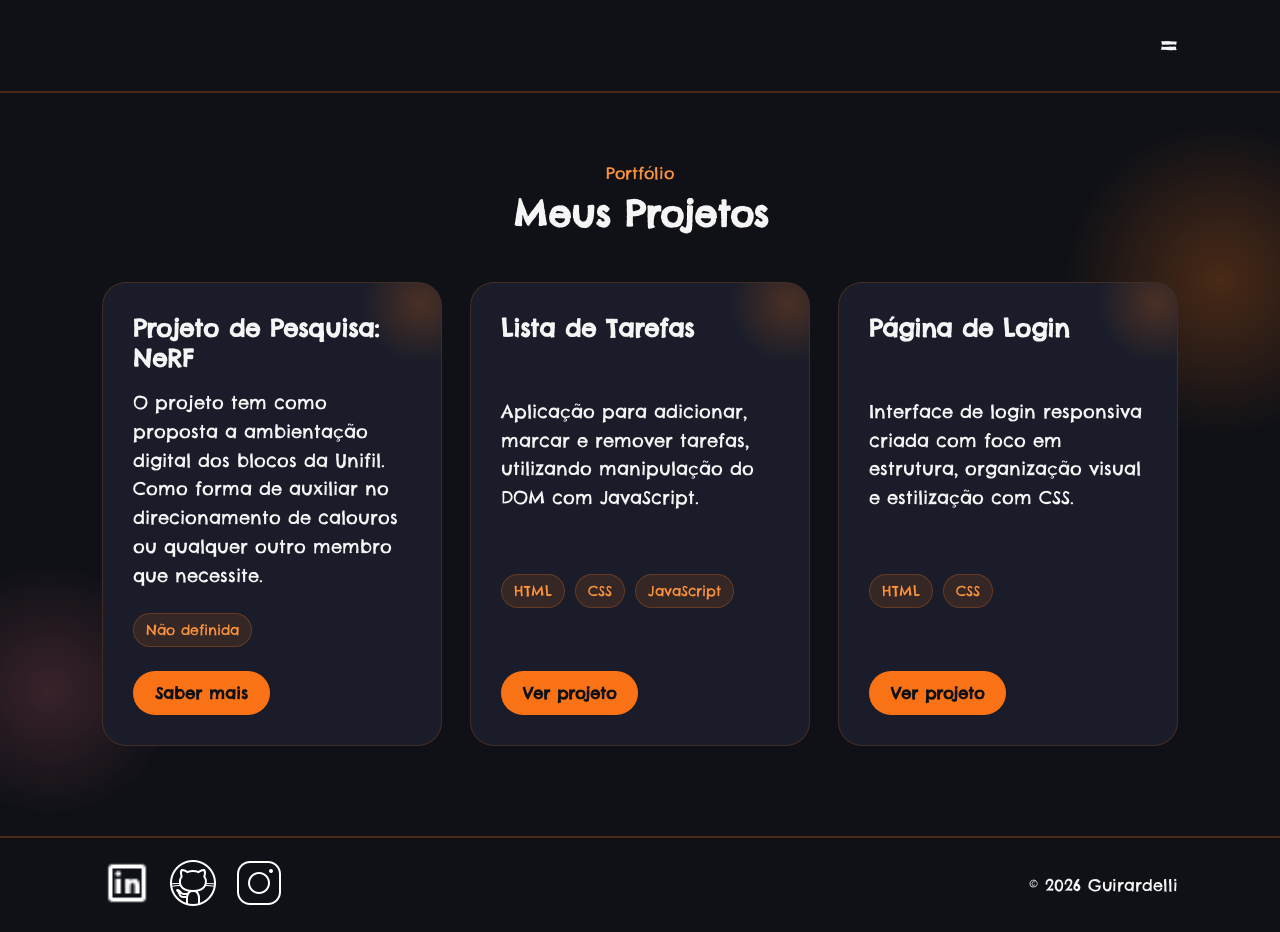
==== projeto.html @ cc95e382 "menu com funcionalidade de esconder" ====
<!DOCTYPE html>
<html lang="en">

<head>
    <meta charset="UTF-8">
    <meta name="viewport" content="width=device-width, initial-scale=1.0">
    <title>Projetos</title>
    <link rel="stylesheet" href="style.css">
    <link rel="stylesheet" href="projeto.css">
    <link rel="preconnect" href="https://fonts.googleapis.com">
    <link rel="preconnect" href="https://fonts.googleapis.com">
    <link rel="preconnect" href="https://fonts.googleapis.com">
    <link rel="preconnect" href="https://fonts.googleapis.com">
    <link rel="preconnect" href="https://fonts.gstatic.com" crossorigin>
    <link href="https://fonts.googleapis.com/css2?family=Chelsea+Market&display=swap" rel="stylesheet">
    <link rel="shortcut icon" href="WhatsApp Image 2026-06-24 at 21.35.36 (1).png" type="favicon.png">


</head>

<body>
    <header>
        <div class="logo">
            <img src="logo-raposa.png" alt="">
        </div>
        <button class="botao-menu" onclick="abrirMenu()">=</button>
        <nav class="menu" id="menu">
            <a href="index.html">Home</a>
            <a href="sobre.html">Sobre</a>
            <a href="projeto.html">Projetos</a>
        </nav>
    </header>

    <main>
        <section class="projetos">
            <div class="titulo-projetos">
                <p>Portfólio</p>
                <h2>Meus Projetos</h2>
            </div>

            <div class="lista-projetos">
                <article class="projeto-card">
                    <h3>Projeto de Pesquisa: NeRF</h3>

                    <p>
                        O projeto tem como proposta a ambientação digital dos blocos da 
                        Unifil. Como forma de auxiliar no direcionamento de calouros ou 
                        qualquer outro membro que necessite.
                    </p>

                    <div class="tecnologias-projeto">
                        <span>Não definida</span>
                    </div>

                    <a href="https://sites.google.com/d/1Nok8jmrcTxKhGUwuBM7FMqPrgaaRQr5u/p/1hyCkAeA8EDfvmgQFqeQ1HvNhvz0JC8c4/edit">Saber mais</a>
                </article>

                <article class="projeto-card">
                    <h3>Lista de Tarefas</h3>

                    <p>
                        Aplicação para adicionar, marcar e remover tarefas, utilizando
                        manipulação do DOM com JavaScript.
                    </p>

                    <div class="tecnologias-projeto">
                        <span>HTML</span>
                        <span>CSS</span>
                        <span>JavaScript</span>
                    </div>

                    <a href="#">Ver projeto</a>
                </article>

                <article class="projeto-card">
                    <h3>Página de Login</h3>

                    <p>
                        Interface de login responsiva criada com foco em estrutura,
                        organização visual e estilização com CSS.
                    </p>

                    <div class="tecnologias-projeto">
                        <span>HTML</span>
                        <span>CSS</span>
                    </div>

                    <a href="#">Ver projeto</a>
                </article>
            </div>
        </section>
    </main>


    <footer class="rodape">
        <!-- colocar icones -->
       <div class="redes">
            <a href="https://www.linkedin.com/in/nicole-guirardelli/" target="_blank"><img id="logo-linkedin" src="icons8-linkedin-24.png" alt=""></a>
            <a href="https://github.com/NicoleGuirardelli" target="_blank"><img src="icons8-github-50.png" alt=""></a>
            <a href="https://github.com/NicoleGuirardelli" target="_blank"><img src="icons8-instagram-50 (1).png" alt=""></a>
        </div>
        <!-- deixar links acima e ©... em baixo -->

        <div>
            <p>© 2026 Guirardelli</p>
        </div>

    </footer>
    <script src="main.js"></script> 
</body>

</html>
---- style.css ----
/* organização de cores */
:root {
    --cor-fundo: #0f1117;
    --cor-card: #1a1d29;
    --cor-texto: #f5f5f5;
    --cor-texto-claro: #d1d5db;
    --cor-laranja: #f97316;
    --cor-coral: #fb923c;
    --cor-rosa: #fb7185;
}


* {
    margin: 0;
    padding: 0;
    box-sizing: border-box;
    font-family: "Chelsea Market", system-ui;

}

html {
    background-color: var(--cor-fundo);
}

body {
    color: var(--cor-texto);
    min-height: 100vh;
}

body::before {
    content: "";
    position: fixed;
    width: 320px;
    height: 320px;
    background: radial-gradient(circle, rgba(249, 115, 22, 0.25), transparent 70%);
    top: 120px;
    right: -100px;
    z-index: -1;
}

body::after {
    content: "";
    position: fixed;
    width: 260px;
    height: 260px;
    background: radial-gradient(circle, rgba(251, 113, 133, 0.18), transparent 70%);
    bottom: 80px;
    left: -80px;
    z-index: -1;
}

/* melhorar responsividade */
@media (max-width: 900px) {
    header {
        flex-direction: column;
        text-align: center;
        gap: 18px;
    }

    .menu {
        flex-direction: column;
        text-align: center;
        padding: 60px 8%;
    }

    .home {
        flex-direction: column;
        text-align: center;
        padding: 60px 8%;
    }

    .home-texto h2 {
        font-size: 42px;
    }

    .home-texto h3 {
        font-size: 21px;
    }



    .rodape {
        flex-direction: column;
        text-align: center;
        gap: 18px;
    }
}

header {
    width: 100%;
    padding: 25px 8%;
    display: flex;
    justify-content: space-between;
    align-items: center;
    background-color: var(--cor-fundo);
    border-bottom: 2px solid rgb(249, 115, 22, 0.25);


}

.logo h1 {
    font-size: 24px;
    color: var(--cor-texto);
}

.logo h1::first-letter {
    color: var(--cor-laranja);
}

.logo img {
    width: 25%;

}

.menu {
    display: none;
    gap: 28px;
}

.menu a {
    color: var(--cor-texto-claro);
    text-decoration: none;
    font-size: 16px;
    transition: 0.3s;
}

.menu a:hover {
    color: var(--cor-coral);
}
.botao-menu{
    background: none;
    border: none;
    color: var(--cor-texto);
    font-size: 32px;
    cursor: pointer;
}
.menu.ativo{
    display: flex;
    padding: 15px;
}



.rodape {
    padding: 20px 8%;
    border-top: 2px solid rgb(249, 115, 22, 0.25);
    display: flex;
    justify-content: space-between;
    align-items: center;
    background-color: var(--cor-fundo);
}

.redes {
    display: flex;
    gap: 16px;
}

.redes a {
    color: var(--cor-texto-claro);
    text-decoration: none;
    font-size: 16px;
    transition: 0.3s;
}

.redes a:hover {
    color: var(--cor-coral);
}

#logo-linkedin {
    width: 50px;
    height: 50px;
    object-fit: contain;
}
---- projeto.css ----
/* projeto tela*/

.projetos {
    padding: 70px 8% 90px;
}


.titulo-projetos {
    text-align: center;
    margin-bottom: 45px;
}

.titulo-projetos p {
    color: var(--cor-coral);
    font-size: 16px;
    margin-bottom: 8px;
}

.titulo-projetos h2 {
    color: var(--cor-texto);
    font-size: 36px;
}



.lista-projetos {
    display: grid;
    grid-template-columns: repeat(3, 1fr);
    gap: 28px;
}



.projeto-card {
    background-color: var(--cor-card);
    border: 1px solid rgba(249, 115, 22, 0.18);
    border-radius: 24px;
    padding: 30px;
    min-height: 320px;
    display: flex;
    flex-direction: column;
    justify-content: space-between;
    transition: 0.3s;
    position: relative;
    overflow: hidden;
}

.projeto-card::before {
    content: "";
    position: absolute;
    width: 120px;
    height: 120px;
    background: radial-gradient(circle, rgba(249, 115, 22, 0.22), transparent 70%);
    top: -40px;
    right: -40px;
    transition: 0.3s;
}

.projeto-card:hover {
    transform: translateY(-8px);
    border-color: var(--cor-coral);
    box-shadow: 0 14px 35px rgba(249, 115, 22, 0.18);
}

.projeto-card:hover::before {
    width: 170px;
    height: 170px;
}



.projeto-card h3 {
    color: var(--cor-texto);
    font-size: 24px;
    margin-bottom: 16px;
    position: relative;
    z-index: 1;
}

.projeto-card p {
    color: var(--cor-texto-suave);
    font-size: 18px;
    line-height: 1.6;
    margin-bottom: 22px;
    position: relative;
    z-index: 1;
}


.tecnologias-projeto {
    display: flex;
    flex-wrap: wrap;
    gap: 10px;
    margin-bottom: 24px;
    position: relative;

    z-index: 1;
}

.tecnologias-projeto span {
    padding: 7px 12px;
    border-radius: 20px;
    background-color: rgba(249, 115, 22, 0.12);
    color: var(--cor-coral);
    font-size: 14px;
    border: 1px solid rgba(249, 115, 22, 0.25);
}


.projeto-card a {
    width: fit-content;
    padding: 12px 22px;
    border-radius: 25px;
    background-color: var(--cor-laranja);
    color: var(--cor-fundo);
    text-decoration: none;
    font-weight: bold;
    transition: 0.3s;
    position: relative;
    z-index: 1;
}

.projeto-card a:hover {
    background-color: var(--cor-coral);
    transform: translateY(-3px);
}


@media (max-width: 1000px) {
    .lista-projetos {
        grid-template-columns: repeat(2, 1fr);
    }

}

@media (max-width: 700px) {
    .projetos {

        padding: 55px 8% 70px;
    }

    .titulo-projetos h2 {
        font-size: 30px;

    }

    .lista-projetos {

        grid-template-columns: 1fr;
    }

    .projeto-card {

        min-height: auto;
    }
}
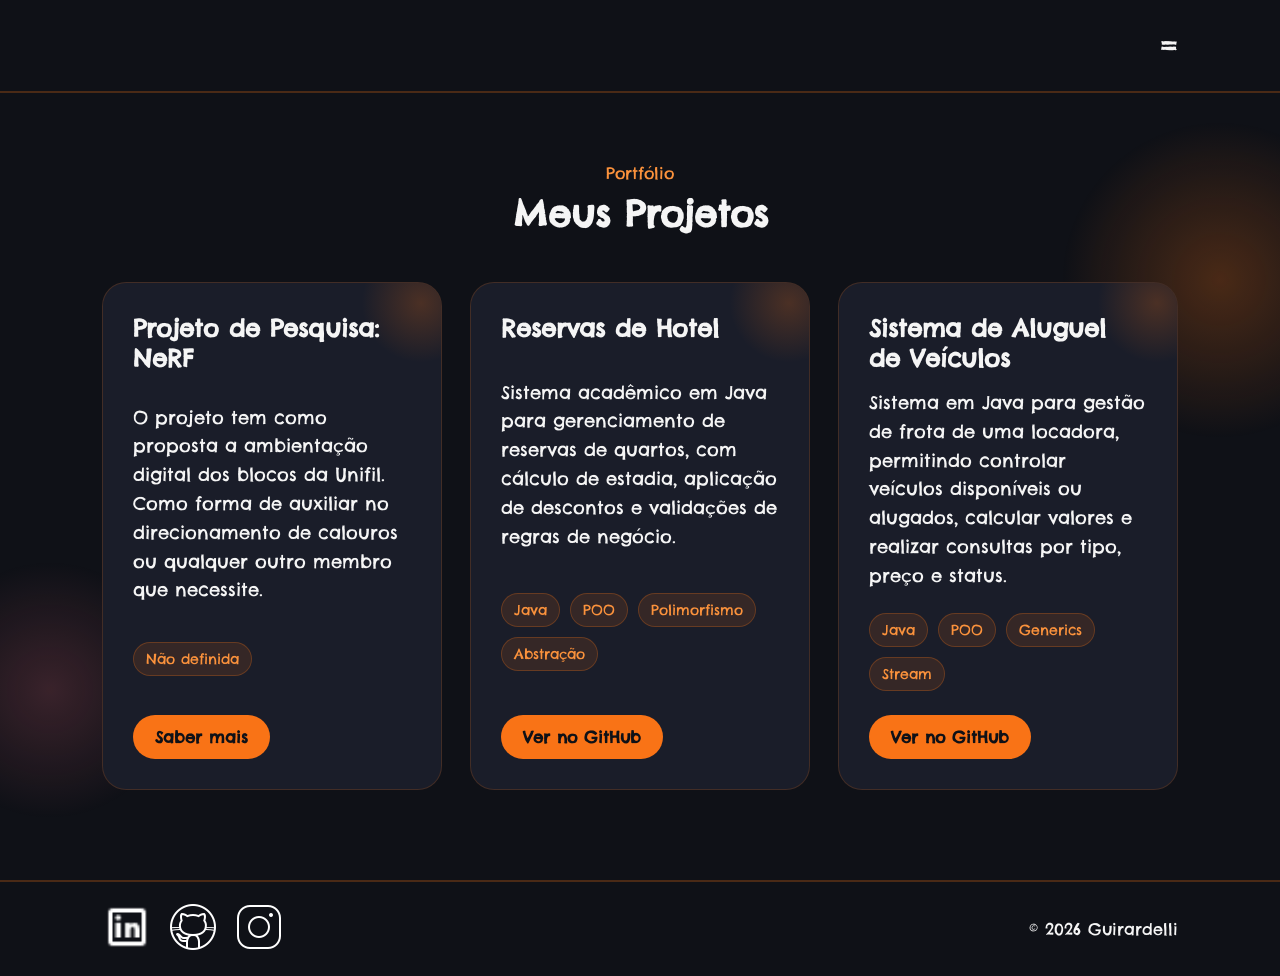
==== commit ae9130af: "adicionando os projetos e identação" ====
--- a/projeto.html
+++ b/projeto.html
@@ -43,8 +43,8 @@
                     <h3>Projeto de Pesquisa: NeRF</h3>
 
                     <p>
-                        O projeto tem como proposta a ambientação digital dos blocos da 
-                        Unifil. Como forma de auxiliar no direcionamento de calouros ou 
+                        O projeto tem como proposta a ambientação digital dos blocos da
+                        Unifil. Como forma de auxiliar no direcionamento de calouros ou
                         qualquer outro membro que necessite.
                     </p>
 
@@ -52,40 +52,51 @@
                         <span>Não definida</span>
                     </div>
 
-                    <a href="https://sites.google.com/d/1Nok8jmrcTxKhGUwuBM7FMqPrgaaRQr5u/p/1hyCkAeA8EDfvmgQFqeQ1HvNhvz0JC8c4/edit">Saber mais</a>
+                    <a
+                        href="https://sites.google.com/d/1Nok8jmrcTxKhGUwuBM7FMqPrgaaRQr5u/p/1hyCkAeA8EDfvmgQFqeQ1HvNhvz0JC8c4/edit">Saber
+                        mais</a>
                 </article>
 
                 <article class="projeto-card">
-                    <h3>Lista de Tarefas</h3>
+                    <h3>Reservas de Hotel</h3>
 
                     <p>
-                        Aplicação para adicionar, marcar e remover tarefas, utilizando
-                        manipulação do DOM com JavaScript.
+                        Sistema acadêmico em Java para gerenciamento de reservas de quartos,
+                        com cálculo de estadia, aplicação de descontos e validações de regras
+                        de negócio.
                     </p>
 
                     <div class="tecnologias-projeto">
-                        <span>HTML</span>
-                        <span>CSS</span>
-                        <span>JavaScript</span>
+                        <span>Java</span>
+                        <span>POO</span>
+                        <span>Polimorfismo</span>
+                        <span>Abstração</span>
                     </div>
 
-                    <a href="#">Ver projeto</a>
+                    <a href="https://github.com/NicoleGuirardelli/ReservasHotel" target="_blank">
+                        Ver no GitHub
+                    </a>
                 </article>
 
                 <article class="projeto-card">
-                    <h3>Página de Login</h3>
+                    <h3>Sistema de Aluguel de Veículos</h3>
 
                     <p>
-                        Interface de login responsiva criada com foco em estrutura,
-                        organização visual e estilização com CSS.
+                        Sistema em Java para gestão de frota de uma locadora, permitindo
+                        controlar veículos disponíveis ou alugados, calcular valores e realizar
+                        consultas por tipo, preço e status.
                     </p>
 
                     <div class="tecnologias-projeto">
-                        <span>HTML</span>
-                        <span>CSS</span>
+                        <span>Java</span>
+                        <span>POO</span>
+                        <span>Generics</span>
+                        <span>Stream</span>
                     </div>
 
-                    <a href="#">Ver projeto</a>
+                    <a href="https://github.com/NicoleGuirardelli/Sistema-AluguelVeiculos" target="_blank">
+                        Ver no GitHub
+                    </a>
                 </article>
             </div>
         </section>
@@ -94,10 +105,12 @@
 
     <footer class="rodape">
         <!-- colocar icones -->
-       <div class="redes">
-            <a href="https://www.linkedin.com/in/nicole-guirardelli/" target="_blank"><img id="logo-linkedin" src="icons8-linkedin-24.png" alt=""></a>
+        <div class="redes">
+            <a href="https://www.linkedin.com/in/nicole-guirardelli/" target="_blank"><img id="logo-linkedin"
+                    src="icons8-linkedin-24.png" alt=""></a>
             <a href="https://github.com/NicoleGuirardelli" target="_blank"><img src="icons8-github-50.png" alt=""></a>
-            <a href="https://github.com/NicoleGuirardelli" target="_blank"><img src="icons8-instagram-50 (1).png" alt=""></a>
+            <a href="https://github.com/NicoleGuirardelli" target="_blank"><img src="icons8-instagram-50 (1).png"
+                    alt=""></a>
         </div>
         <!-- deixar links acima e ©... em baixo -->
 
@@ -106,7 +119,10 @@
         </div>
 
     </footer>
-    <script src="main.js"></script> 
+    <button class="botao-voltar-topo" id="botaoVoltarTopo" onclick="voltarAoTopo()"
+        aria-label="Voltar para o início da página">↑</button>
+
+    <script src="main.js"></script>
 </body>
 
 </html>
--- a/style.css
+++ b/style.css
@@ -170,4 +170,35 @@
     width: 50px;
     height: 50px;
     object-fit: contain;
-}+}
+
+
+/* para voltar no topo pag */
+.botao-voltar-topo {
+    position: fixed;
+    right: 25px;
+    bottom: 25px;
+    width: 48px;
+    height: 48px;
+    border: none;
+    border-radius: 50%;
+    background-color: var(--cor-laranja);
+    color: var(--cor-texto);
+    font-size: 28px;
+    cursor: pointer;
+    display: none;
+    align-items: center;
+    justify-content: center;
+    box-shadow: 0 8px 18px rgba(0, 0, 0, 0.35);
+    transition: 0.3s;
+    z-index: 10;
+}
+
+.botao-voltar-topo:hover {
+    background-color: var(--cor-coral);
+    transform: translateY(-4px);
+}
+
+.botao-voltar-topo.aparecer {
+    display: flex;
+}
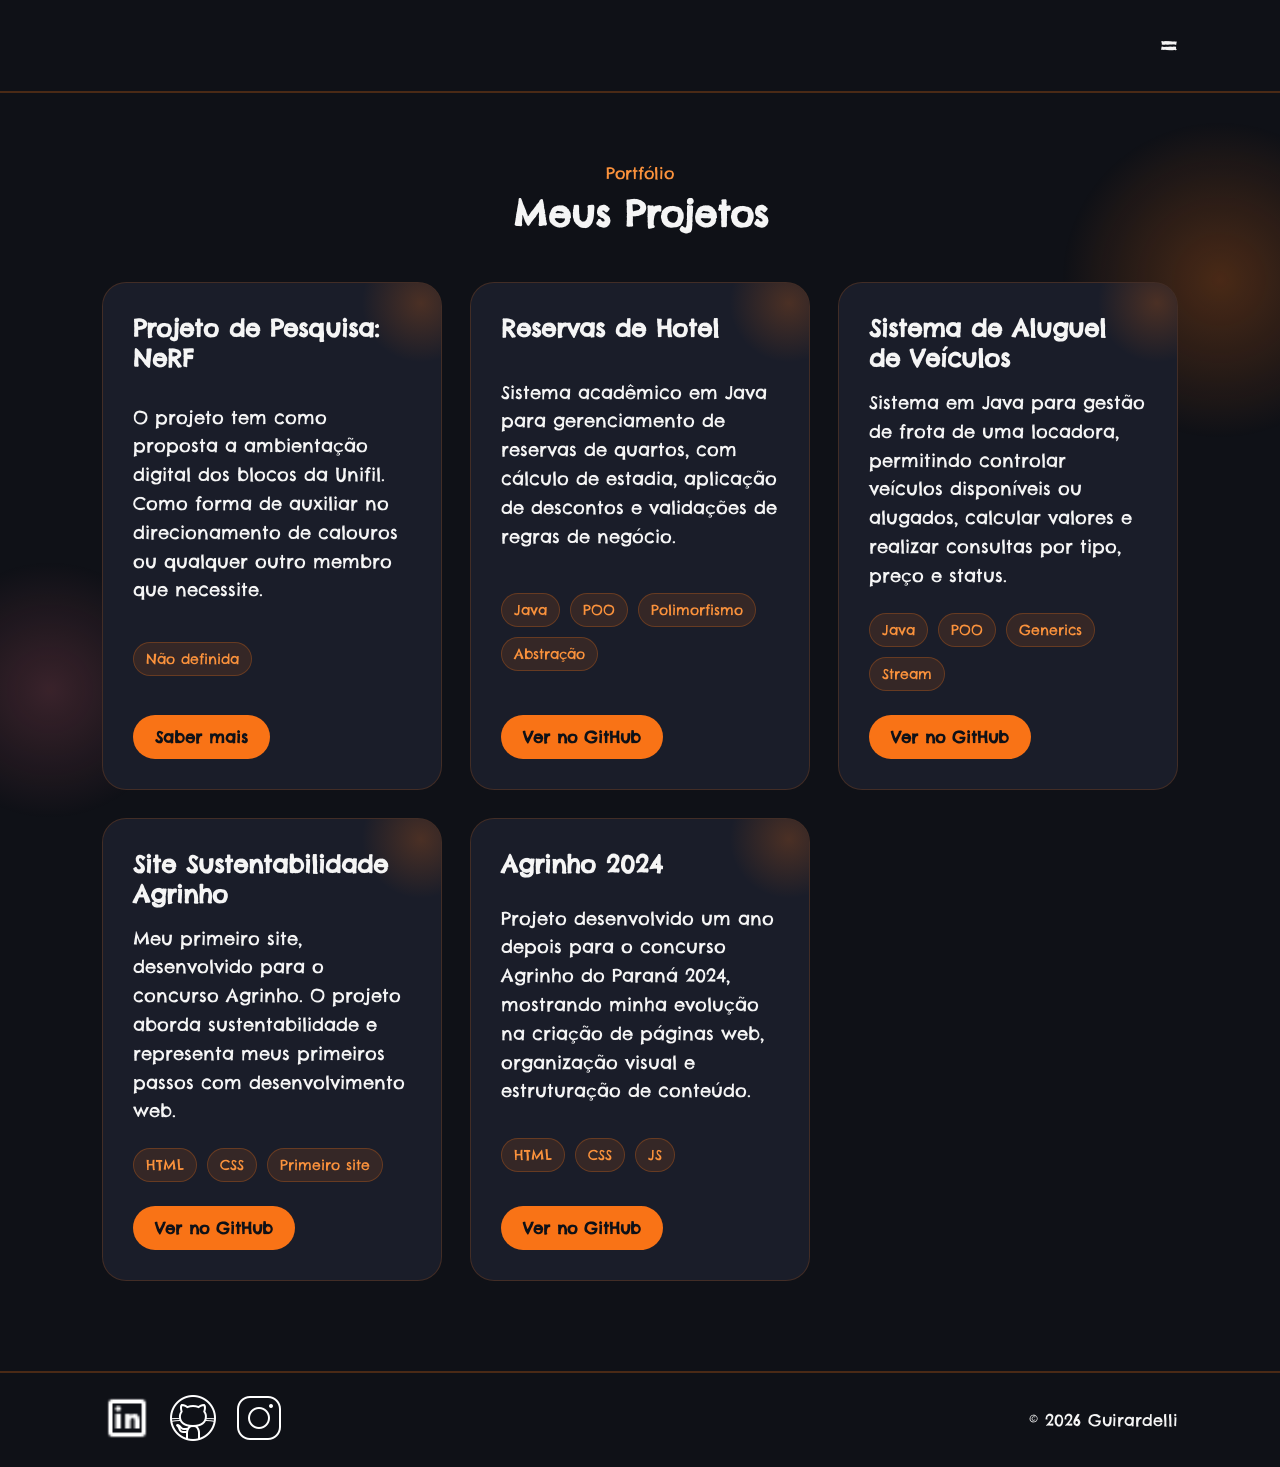
==== commit 2cfdffe2: "acrescentando mais projetos" ====
--- a/projeto.html
+++ b/projeto.html
@@ -98,6 +98,46 @@
                         Ver no GitHub
                     </a>
                 </article>
+                <article class="projeto-card">
+                    <h3>Site Sustentabilidade Agrinho</h3>
+
+                    <p>
+                        Meu primeiro site, desenvolvido para o concurso Agrinho. O projeto aborda
+                        sustentabilidade e representa meus primeiros passos com desenvolvimento web.
+                    </p>
+
+                    <div class="tecnologias-projeto">
+                        <span>HTML</span>
+                        <span>CSS</span>
+                        <span>Primeiro site</span>
+                    </div>
+
+                    <a href="https://github.com/NicoleGuirardelli/site-sustentabilidade-agrinho" target="_blank"
+                        rel="noopener noreferrer">
+                        Ver no GitHub
+                    </a>
+                </article>
+
+                <article class="projeto-card">
+                    <h3>Agrinho 2024</h3>
+
+                    <p>
+                        Projeto desenvolvido um ano depois para o concurso Agrinho do Paraná 2024,
+                        mostrando minha evolução na criação de páginas web, organização visual e estruturação
+                        de conteúdo.
+                    </p>
+
+                    <div class="tecnologias-projeto">
+                        <span>HTML</span>
+                        <span>CSS</span>
+                        <span>JS</span>
+                    </div>
+
+                    <a href="https://github.com/NicoleGuirardelli/agrinho-2024" target="_blank"
+                        rel="noopener noreferrer">
+                        Ver no GitHub
+                    </a>
+                </article>
             </div>
         </section>
     </main>
@@ -112,7 +152,7 @@
             <a href="https://github.com/NicoleGuirardelli" target="_blank"><img src="icons8-instagram-50 (1).png"
                     alt=""></a>
         </div>
-        <!-- deixar links acima e ©... em baixo -->
+        
 
         <div>
             <p>© 2026 Guirardelli</p>
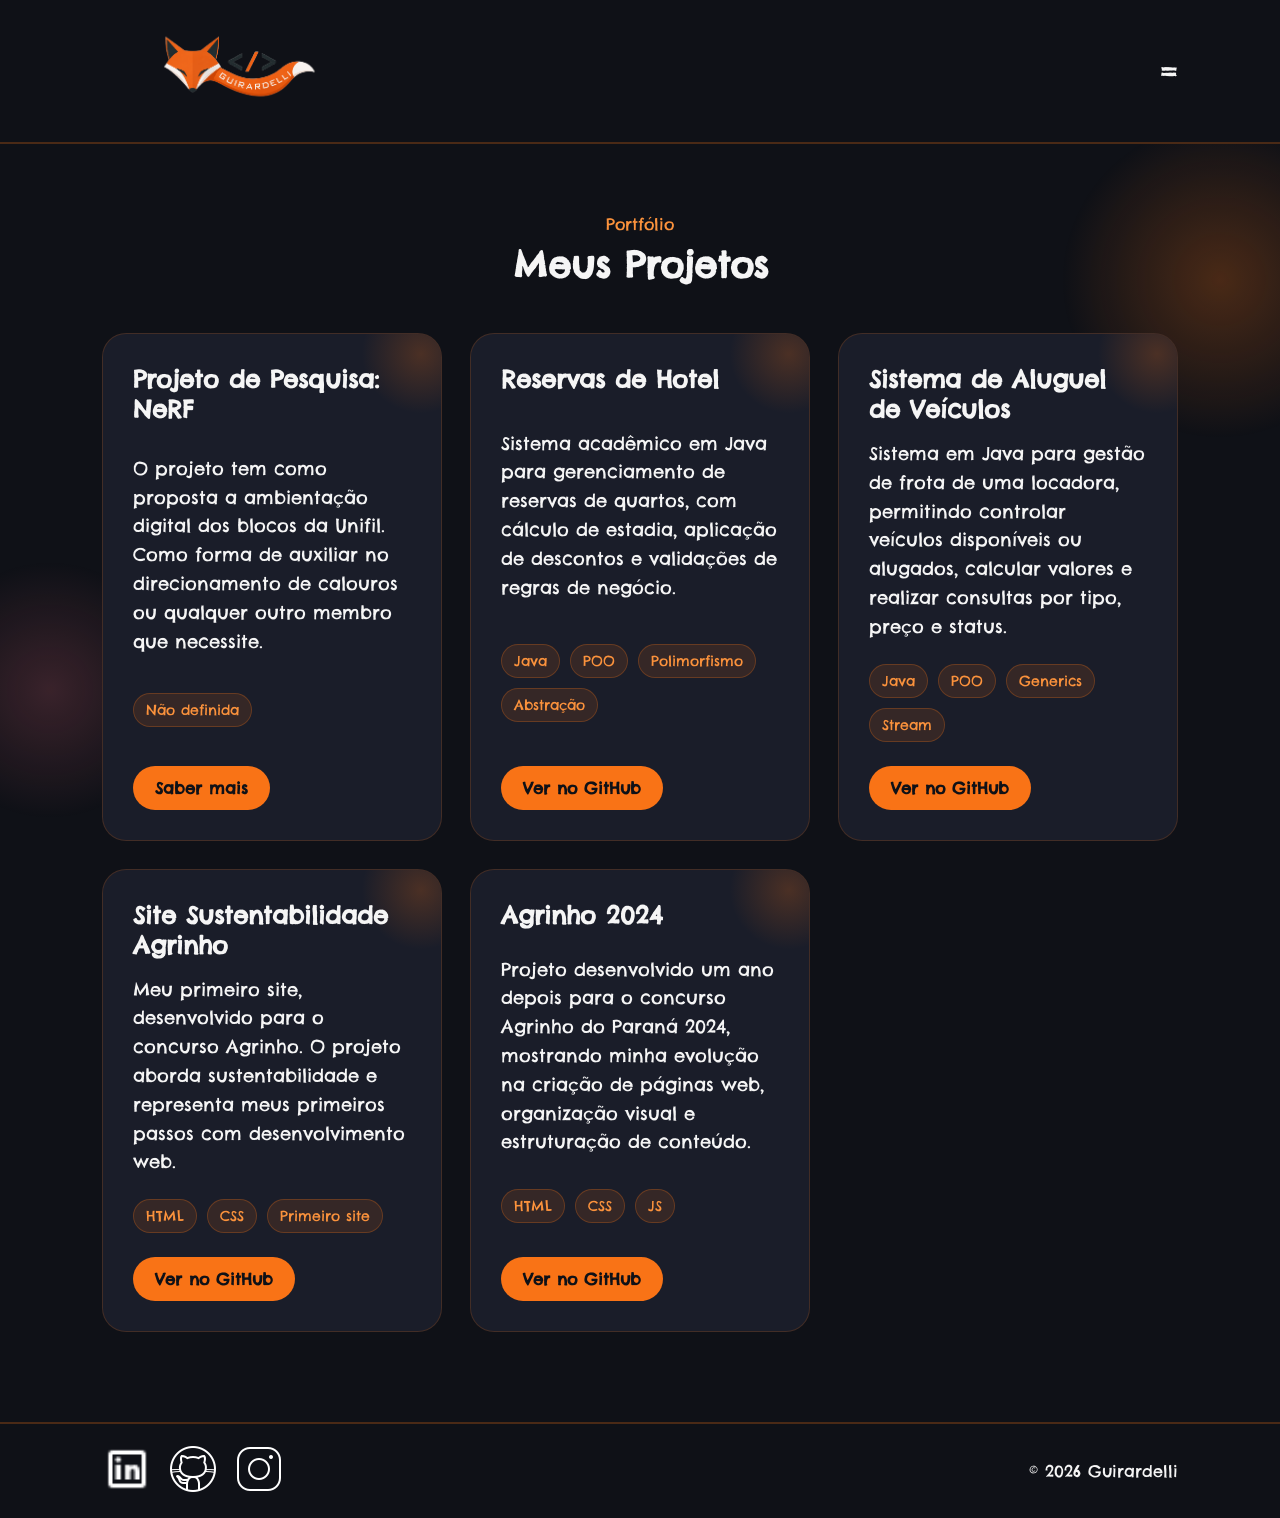
==== commit 28c30523: "separando imagens por pastas" ====
--- a/projeto.html
+++ b/projeto.html
@@ -20,8 +20,8 @@
 
 <body>
     <header>
-        <div class="logo">
-            <img src="logo-raposa.png" alt="">
+         <div class="logo">
+            <img src="img/logo-raposa.png" alt="logo de uma raposa">
         </div>
         <button class="botao-menu" onclick="abrirMenu()">=</button>
         <nav class="menu" id="menu">
@@ -144,13 +144,13 @@
 
 
     <footer class="rodape">
-        <!-- colocar icones -->
+       
         <div class="redes">
             <a href="https://www.linkedin.com/in/nicole-guirardelli/" target="_blank"><img id="logo-linkedin"
-                    src="icons8-linkedin-24.png" alt=""></a>
-            <a href="https://github.com/NicoleGuirardelli" target="_blank"><img src="icons8-github-50.png" alt=""></a>
-            <a href="https://github.com/NicoleGuirardelli" target="_blank"><img src="icons8-instagram-50 (1).png"
-                    alt=""></a>
+                    src="img/icone-linkedin.png" alt="icone linkedin"></a>
+            <a href="https://github.com/NicoleGuirardelli" target="_blank"><img src="img/icone-github.png" alt="icone github"></a>
+            <a href="https://github.com/NicoleGuirardelli" target="_blank"><img src="img/icone-instagram.png"
+                    alt="icone insta"></a>
         </div>
         
 
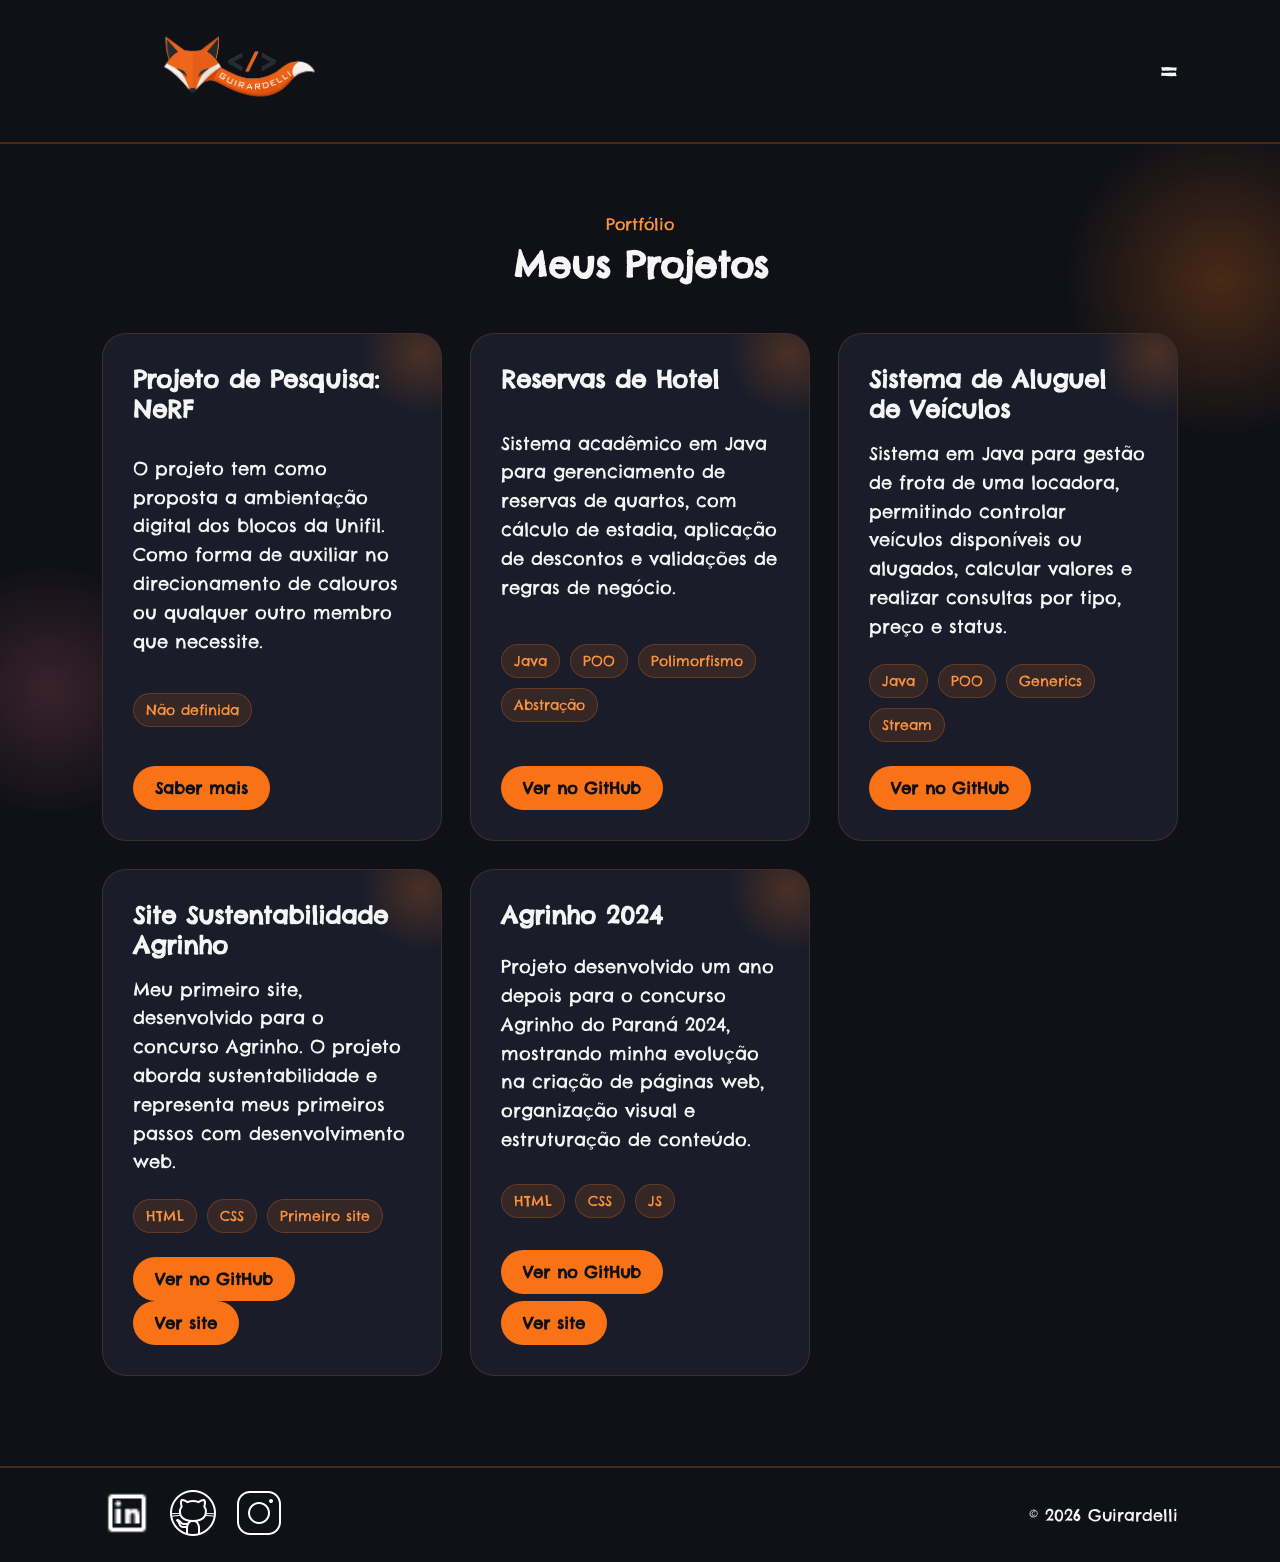
==== commit 052c9e1e: "colocando link para os sites" ====
--- a/projeto.html
+++ b/projeto.html
@@ -20,7 +20,7 @@
 
 <body>
     <header>
-         <div class="logo">
+        <div class="logo">
             <img src="img/logo-raposa.png" alt="logo de uma raposa">
         </div>
         <button class="botao-menu" onclick="abrirMenu()">=</button>
@@ -52,8 +52,8 @@
                         <span>Não definida</span>
                     </div>
 
-                    <a
-                        href="https://sites.google.com/d/1Nok8jmrcTxKhGUwuBM7FMqPrgaaRQr5u/p/1hyCkAeA8EDfvmgQFqeQ1HvNhvz0JC8c4/edit">Saber
+                    <a href="https://sites.google.com/d/1Nok8jmrcTxKhGUwuBM7FMqPrgaaRQr5u/p/1hyCkAeA8EDfvmgQFqeQ1HvNhvz0JC8c4/edit"
+                        target="_blank">Saber
                         mais</a>
                 </article>
 
@@ -112,9 +112,11 @@
                         <span>Primeiro site</span>
                     </div>
 
-                    <a href="https://github.com/NicoleGuirardelli/site-sustentabilidade-agrinho" target="_blank"
-                        rel="noopener noreferrer">
+                    <a href="https://github.com/NicoleGuirardelli/site-sustentabilidade-agrinho" target="_blank">
                         Ver no GitHub
+                    </a>
+                    <a href="https://nicoleguirardelli.github.io/site-sustentabilidade-agrinho/" target="_blank">
+                        Ver site
                     </a>
                 </article>
 
@@ -133,9 +135,11 @@
                         <span>JS</span>
                     </div>
 
-                    <a href="https://github.com/NicoleGuirardelli/agrinho-2024" target="_blank"
-                        rel="noopener noreferrer">
+                    <a href="https://github.com/NicoleGuirardelli/agrinho-2024" target="_blank" >
                         Ver no GitHub
+                    </a>
+                    <a href="https://agrinho-2024-eta.vercel.app/" target="_blank">
+                        Ver site
                     </a>
                 </article>
             </div>
@@ -144,15 +148,16 @@
 
 
     <footer class="rodape">
-       
+
         <div class="redes">
             <a href="https://www.linkedin.com/in/nicole-guirardelli/" target="_blank"><img id="logo-linkedin"
                     src="img/icone-linkedin.png" alt="icone linkedin"></a>
-            <a href="https://github.com/NicoleGuirardelli" target="_blank"><img src="img/icone-github.png" alt="icone github"></a>
+            <a href="https://github.com/NicoleGuirardelli" target="_blank"><img src="img/icone-github.png"
+                    alt="icone github"></a>
             <a href="https://github.com/NicoleGuirardelli" target="_blank"><img src="img/icone-instagram.png"
                     alt="icone insta"></a>
         </div>
-        
+
 
         <div>
             <p>© 2026 Guirardelli</p>
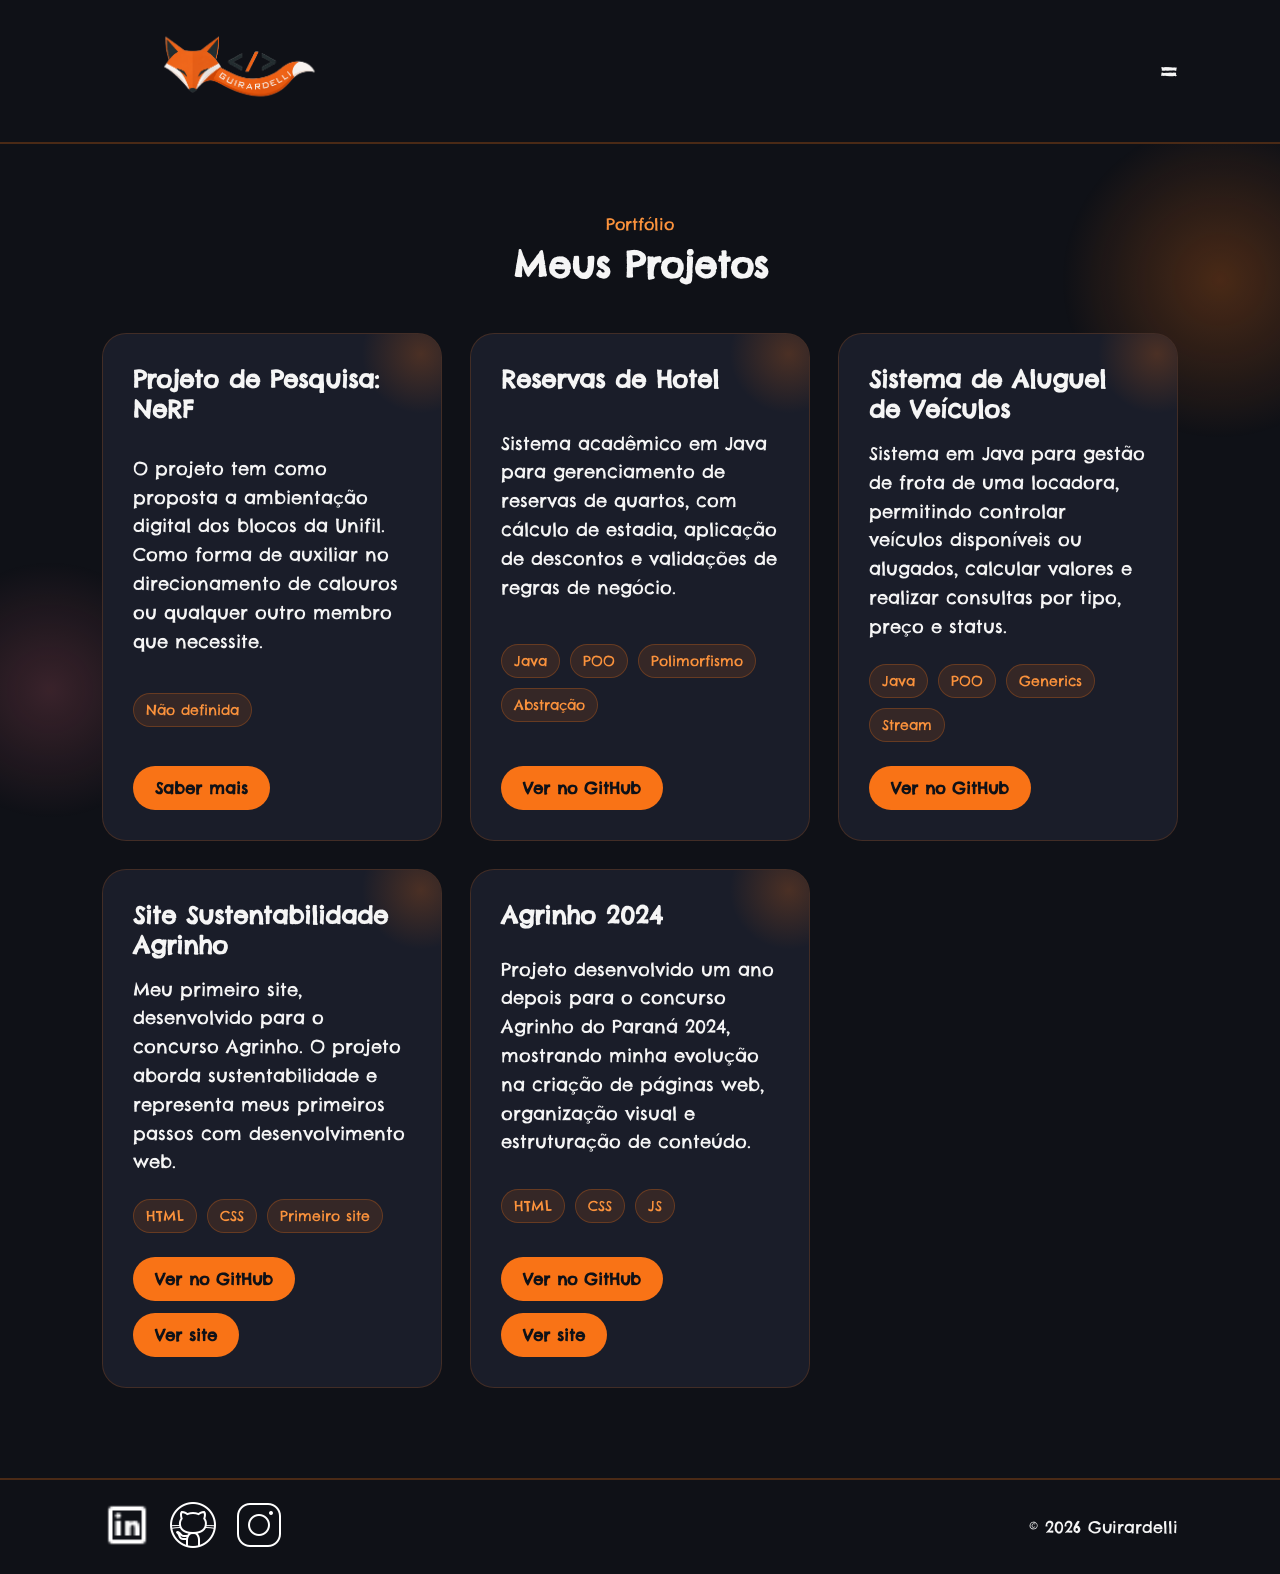
==== commit 947f2371: "ajustando botao" ====
--- a/projeto.html
+++ b/projeto.html
@@ -111,13 +111,14 @@
                         <span>CSS</span>
                         <span>Primeiro site</span>
                     </div>
-
-                    <a href="https://github.com/NicoleGuirardelli/site-sustentabilidade-agrinho" target="_blank">
-                        Ver no GitHub
-                    </a>
-                    <a href="https://nicoleguirardelli.github.io/site-sustentabilidade-agrinho/" target="_blank">
-                        Ver site
-                    </a>
+                    <div class="botoes-projeto">
+                        <a href="https://github.com/NicoleGuirardelli/site-sustentabilidade-agrinho" target="_blank">
+                            Ver no GitHub
+                        </a>
+                        <a href="https://nicoleguirardelli.github.io/site-sustentabilidade-agrinho/" target="_blank">
+                            Ver site
+                        </a>
+                    </div>
                 </article>
 
                 <article class="projeto-card">
@@ -134,13 +135,14 @@
                         <span>CSS</span>
                         <span>JS</span>
                     </div>
-
-                    <a href="https://github.com/NicoleGuirardelli/agrinho-2024" target="_blank" >
-                        Ver no GitHub
-                    </a>
-                    <a href="https://agrinho-2024-eta.vercel.app/" target="_blank">
-                        Ver site
-                    </a>
+                    <div class="botoes-projeto">
+                        <a href="https://github.com/NicoleGuirardelli/agrinho-2024" target="_blank">
+                            Ver no GitHub
+                        </a>
+                        <a href="https://agrinho-2024-eta.vercel.app/" target="_blank">
+                            Ver site
+                        </a>
+                    </div>
                 </article>
             </div>
         </section>
--- a/projeto.css
+++ b/projeto.css
@@ -125,6 +125,14 @@
     transform: translateY(-3px);
 }
 
+.botoes-projeto {
+    display: flex;
+    gap: 12px;
+    flex-wrap: wrap;
+    position: relative;
+    z-index: 1;
+}
+
 
 @media (max-width: 1000px) {
     .lista-projetos {
